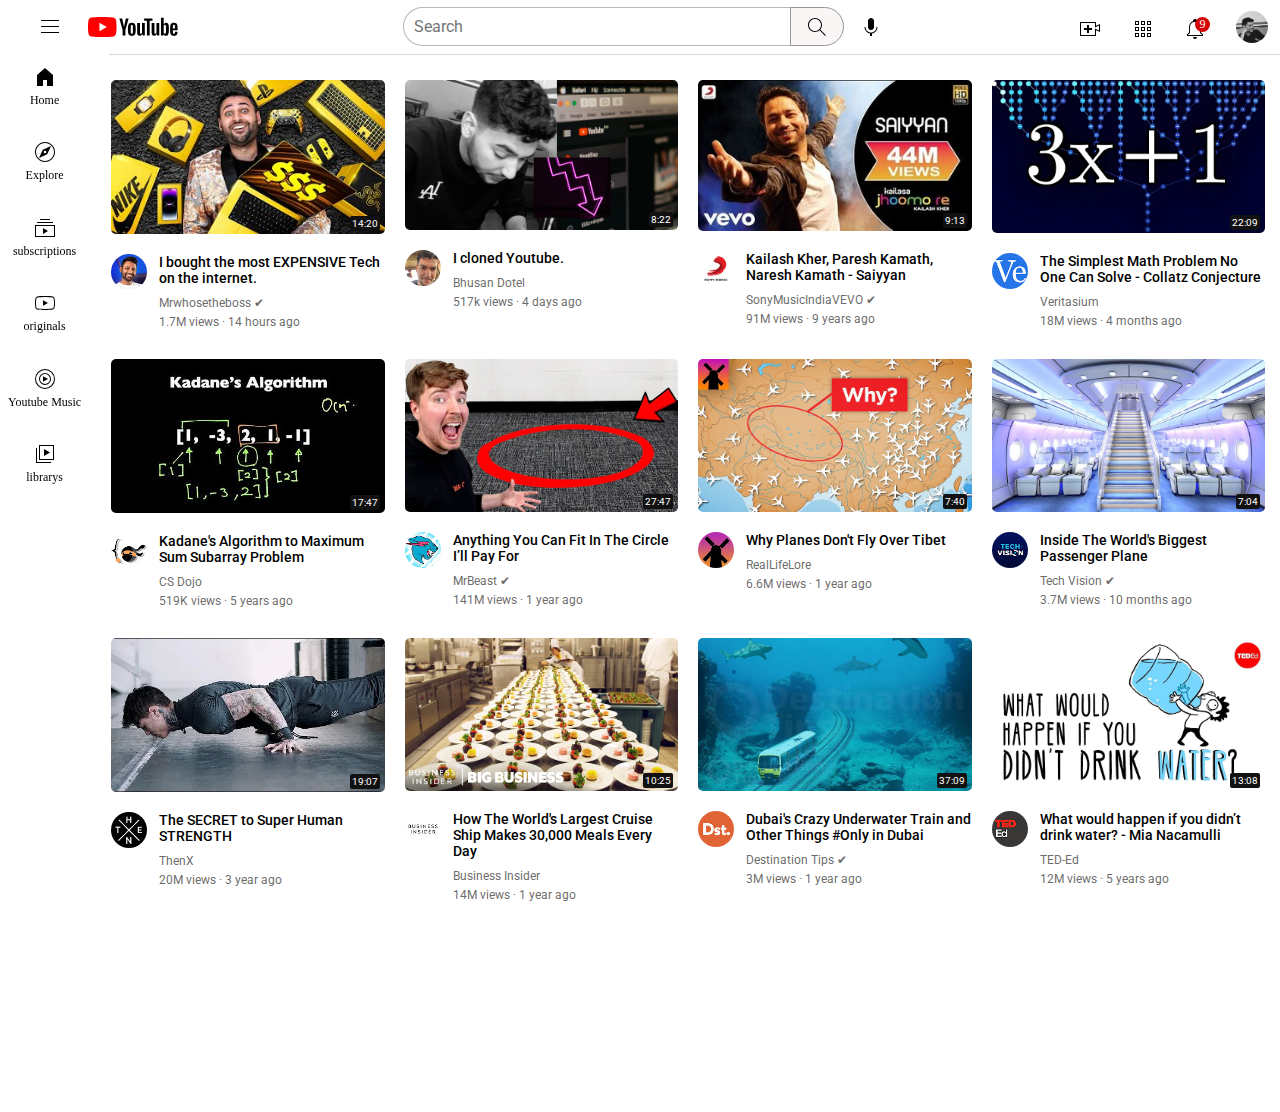
==== index.html @ 176db1b2 "renamed from youtube to index" ====
<!DOCTYPE html>
<html lang="en">
<head>
    <meta charset="UTF-8">
    <meta http-equiv="X-UA-Compatible" content="IE=edge">
    <meta name="viewport" content="width=device-width, initial-scale=1.0">
    <title>Youtube</title>
    <link rel="preconnect" href="https://fonts.googleapis.com">
    <link rel="preconnect" href="https://fonts.gstatic.com" crossorigin>
    <link href="https://fonts.googleapis.com/css2?family=Roboto:wght@400;500;700&display=swap" rel="stylesheet">
    <link rel="stylesheet" href="stylesheet/video_view.css">
    <link rel="stylesheet" href="stylesheet/navbar.css">
    <link rel="stylesheet" href="stylesheet/sidebar.css">
    <style>
        .main_body{
            display: grid;
            grid-template-columns: 78px 1fr;
        }
    </style>
</head>
<body>
    <div class="navbar">
        <div class="left_section">
            <img class="menu" src="icons/hamburger-menu.svg">
            <img class="ytlogo" src="icons/youtube-logo.svg" >
        </div>
        <div class="middle_section">
            <div class="search_box_div">
                <input class="search_box" type="text" placeholder="Search">
            </div>
            <div class="search_logo_div">
                <img class="search_logo" src="icons/search.svg">
            </div>
            <img class="voice_search_logo" src="icons/voice-search-icon.svg">        
        </div>
        <div class="right_section">
            <img class="upload" src="icons/upload.svg">
            <img class="yt_apps" src="icons/youtube-apps.svg">
            <img class="notifications" src="icons/notifications.svg">
            <div class="notification_counter">9</div>
            <img onclick="profile()" class="my_profile" src="icons/my_profile.jpeg">
            <div class="tultiptext">@Bhusan_Dotel</div>
        </div>
    </div>

    <div class="main_body">
        <div class="sidebar">

            <div class="icon_and_label">
                <img class="icon" src="icons/home.svg">
                <div class="icon_label">Home</div>
            </div>
            <div class="icon_and_label">
                <img class="icon" src="icons/explore.svg">
                <div class="icon_label">Explore</div>
            </div>
            <div class="icon_and_label">
                <img class="icon" src="icons/subscriptions.svg">
                <div class="icon_label">subscriptions</div>               
            </div>
            <div class="icon_and_label">
                <img class="icon" src="icons/originals.svg">
                <div class="icon_label">originals</div>  
            </div>
            <div class="icon_and_label">
                <img class="icon" src="icons/youtube-music.svg">
                <div class="icon_label">Youtube Music</div>
            </div>
            <div class="icon_and_label">
                <img class="icon" src="icons/library.svg">
                <div class="icon_label">librarys</div>
            </div>

        </div>

        <div class="video_view">

            <div class="container">
                <div class="thumbnail">
                    <img class="thumbnail" src="thumbnails/thumbnail-1.jpg">
                    <div class="video_length">14:20</div>
                </div>
                <div class="video_detail">
                    <div class="author_img">
                        <img class="author_img" src="authors/author-1.jpg" >
                    </div>
                    <div class="video_info">
                        <p class="video_title">I bought the most EXPENSIVE Tech on the internet.</p>
                        <p class="author_name">Mrwhosetheboss ✔</p>
                        <p class="video_stats">1.7M views · 14 hours ago</p>
                    </div>
                </div>
            </div>
    
            <div class="container">
                <div class="thumbnail">
                    <img class="thumbnail" src="thumbnails/thumbnail-2.png">
                    <div class="video_length">8:22</div>
                </div>
                <div class="video_detail">
                    <div class="author_img">
                        <img class="author_img" src="authors/author-2.jpeg" >
                    </div>
                    <div class="video_info">
                        <p class="video_title">I cloned Youtube.</p>
                        <p class="author_name">Bhusan Dotel</p>
                        <p class="video_stats">517k views · 4 days ago</p>
                    </div>
                </div>
            </div>
    
            <div class="container">
                <div class="thumbnail">
                    <img class="thumbnail" src="thumbnails/thumbnail-3.jpg">
                    <div class="video_length">9:13</div>
                </div>
                <div class="video_detail">
                    <div class="author_img">
                        <img class="author_img" src="authors/author-3.jpg" >
                    </div>
                    <div class="video_info">
                        <p class="video_title">Kailash Kher, Paresh Kamath, Naresh Kamath - Saiyyan</p>
                        <p class="author_name">SonyMusicIndiaVEVO ✔</p>
                        <p class="video_stats">91M views · 9 years ago</p>
                    </div>
                </div>
            </div>
    
            <div class="container">
                <div class="thumbnail">
                    <img class="thumbnail" src="thumbnails/thumbnail-4.webp">
                    <div class="video_length">22:09</div>
                </div>
                <div class="video_detail">
                    <div class="author_img">
                        <img class="author_img" src="authors/author-4.jpeg" >
                    </div>
                    <div class="video_info">
                        <p class="video_title">The Simplest Math Problem No One Can Solve - Collatz Conjecture</p>
                        <p class="author_name">Veritasium</p>
                        <p class="video_stats">18M views · 4 months ago</p>
                    </div>
                </div>
            </div>
    
            <div class="container">
                <div class="thumbnail">
                    <img class="thumbnail" src="thumbnails/thumbnail-5.webp">
                    <div class="video_length">17:47</div>
                </div>
                <div class="video_detail">
                    <div class="author_img">
                        <img class="author_img" src="authors/author-5.jpeg" >
                    </div>
                    <div class="video_info">
                        <p class="video_title">Kadane's Algorithm to Maximum Sum Subarray Problem</p>
                        <p class="author_name">CS Dojo</p>
                        <p class="video_stats">519K views · 5 years ago</p>
                    </div>
                </div>
            </div>
    
            <div class="container">
                <div class="thumbnail">
                    <img class="thumbnail" src="thumbnails/thumbnail-6.webp">
                    <div class="video_length">27:47</div>
                </div>
                <div class="video_detail">
                    <div class="author_img">
                        <img class="author_img" src="authors/author-6.jpeg" >
                    </div>
                    <div class="video_info">
                        <p class="video_title">Anything You Can Fit In The Circle I’ll Pay For</p>
                        <p class="author_name">MrBeast ✔</p>
                        <p class="video_stats">141M views · 1 year ago</p>
                    </div>
                </div>
            </div>
    
            <div class="container">
                <div class="thumbnail">
                    <img class="thumbnail" src="thumbnails/thumbnail-7.webp">
                    <div class="video_length">7:40</div>
                </div>
                <div class="video_detail">
                    <div class="author_img">
                        <img class="author_img" src="authors/author-7.jpeg" >
                    </div>
                    <div class="video_info">
                        <p class="video_title">Why Planes Don't Fly Over Tibet</p>
                        <p class="author_name">RealLifeLore</p>
                        <p class="video_stats">6.6M views · 1 year ago</p>
                    </div>
                </div>
            </div>
    
            <div class="container">
                <div class="thumbnail">
                    <img class="thumbnail" src="thumbnails/thumbnail-8.webp">
                    <div class="video_length">7:04</div>
                </div>
                <div class="video_detail">
                    <div class="author_img">
                        <img class="author_img" src="authors/author-8.jpeg" >
                    </div>
                    <div class="video_info">
                        <p class="video_title">Inside The World's Biggest Passenger Plane</p>
                        <p class="author_name">Tech Vision ✔</p>
                        <p class="video_stats">3.7M views · 10 months ago</p>
                    </div>
                </div>
            </div>
    
            <div class="container">
                <div class="thumbnail">
                    <img class="thumbnail" src="thumbnails/thumbnail-9.webp">
                    <div class="video_length">19:07</div>
                </div>
                <div class="video_detail">
                    <div class="author_img">
                        <img class="author_img" src="authors/author-9.jpeg" >
                    </div>
                    <div class="video_info">
                        <p class="video_title">The SECRET to Super Human STRENGTH</p>
                        <p class="author_name">ThenX</p>
                        <p class="video_stats">20M views · 3 year ago</p>
                    </div>
                </div>
            </div>
    
            <div class="container">
                <div class="thumbnail">
                    <img class="thumbnail" src="thumbnails/thumbnail-10.webp">
                    <div class="video_length">10:25</div>
                </div>
                <div class="video_detail">
                    <div class="author_img">
                        <img class="author_img" src="authors/author-10.jpeg" >
                    </div>
                    <div class="video_info">
                        <p class="video_title">How The World's Largest Cruise Ship Makes 30,000 Meals Every Day</p>
                        <p class="author_name">Business Insider</p>
                        <p class="video_stats">14M views · 1 year ago</p>
                    </div>
                </div>
            </div>
    
            <div class="container">
                <div class="thumbnail">
                    <img class="thumbnail" src="thumbnails/thumbnail-11.webp">
                    <div class="video_length">37:09</div>
                </div>
                <div class="video_detail">
                    <div class="author_img">
                        <img class="author_img" src="authors/author-11.jpeg" >
                    </div>
                    <div class="video_info">
                        <p class="video_title">Dubai's Crazy Underwater Train and Other Things #Only in Dubai</p>
                        <p class="author_name">Destination Tips ✔</p>
                        <p class="video_stats">3M views · 1 year ago</p>
                    </div>
                </div>
            </div>
    
            <div class="container">
                <div class="thumbnail">
                    <img class="thumbnail" src="thumbnails/thumbnail-12.webp">
                    <div class="video_length">13:08</div>
                </div>
                <div class="video_detail">
                    <div class="author_img">
                        <img class="author_img" src="authors/author-12.jpeg" >
                    </div>
                    <div class="video_info">
                        <p class="video_title">What would happen if you didn’t drink water? - Mia Nacamulli</p>
                        <p class="author_name">TED-Ed</p>
                        <p class="video_stats">12M views · 5 years ago</p>
                    </div>
                </div>
            </div>
    
        </div>
    </div>

    <script>
        function profile(){
            window.open("https://www.facebook.com/profile.php?id=100009028581010", "_blank");
        }
    </script>
</body>
</html>
---- stylesheet/video_view.css ----
.video_view{
    display: grid;
    grid-template-columns: 1fr 1fr 1fr 1fr;
    column-gap:20px;
    row-gap: 20px;
    padding-top: 15px;
    padding-left: 25px;
    padding-right: 15px;
    margin-top: 57px;
    margin-left: 78px;
    position: absolute;
    padding-bottom: 200px;
}
.thumbnail{
    width: 100%;
    border-radius: 5px;
    position: relative;
}
.video_length{
    background-color: rgb(17, 17, 17);
    display: inline-block;
    color: white;
    font-size: 10px;
    font-family: 'Roboto', sans-serif;
    padding: 2px;
    border-radius: 2px;
    position:absolute;
    bottom: 7px;
    right: 5px;
}
.container{
    display: inline-block;
    width: 100%;
}
.video_detail{
    margin-top: 16px;
    display: grid;
    grid-template-columns: 48px 1fr;
}
.author_img{
    width: 36px;
    border-radius: 100px;
}
.video_title,.author_name,.video_stats{
  margin-top: 0px;
  margin-bottom: 10px;
}
p{
    font-family: 'Roboto', sans-serif;
}
.video_title{
    font-size: 14px;
    font-weight: 500;
}
.author_name,.video_stats{
    font-size: 12px; 
    font-weight: 400;
    color: rgba(90, 89, 89, 0.9);
}
.author_name{
    margin-bottom: 5px;
}

@media screen and (max-width: 1036px) {
    .video_view {
        grid-template-columns: 1fr 1fr 1fr;
        margin-left: 78px;
        margin-right: 15px;
    }
}

@media screen and (max-width: 768px) {
    .video_view {
        grid-template-columns: 1fr 1fr;
        margin-left: 78px;
        margin-right: 15px;
    }
    .video_title{
        font-size: 12px;       
    }
}

@media screen and (max-width: 480px) {
    .video_view {
        grid-template-columns: 1fr;
        margin-left: 78px;
        margin-right: 10px;
    }

    .container{
        max-height: 300px;
    }
    
    .video_length {
        font-size: 8px;
    }
    
    .author_img {
        width: 24px;
    }
    
    .video_title {
        font-size: 10px;
    }
    
    .author_name,
    .video_stats {
        font-size: 10px;
    }
}
---- stylesheet/navbar.css ----
.navbar{
    margin-top: -10px;
    background-color: rgb(255, 255, 255);
    display: flex;
    flex-direction: row;
    justify-content: space-between;
    height: 57px;
    align-items: center;
    position: relative;
    position: fixed;
    width: 100%;
    z-index: 1;
}
.navbar::after{
    content: '';
    position: absolute;
    bottom: 0;
    left: 95px;
    width: calc(100% - 100px);
    border-bottom: 1px solid rgb(216, 216, 216);
}
.left_section{
    width: 170px;
    display: flex;
    flex-direction: row;
    justify-content: space-between;
    align-items: center;
}
.menu{
    height: 24px;
    width: 24px;
    padding-left: 30px;
}
.ytlogo{
    width: 90px;
    height: 20px;
}
.middle_section{
    flex: 1;
    max-width: 480px;
    display: flex;
    flex-direction: row;
    align-items: center;
}
.search_box_div{
    width: 100%;
}
.search_box{
    height: 35px;
    width: 100%;
    font-size: 16px;
    font-family: 'Roboto', sans-serif;
    padding-left: 10px;
    outline: none;
    border: 1px solid rgba(150, 150, 150, 0.678);
    border-top-left-radius: 20px;
    border-bottom-left-radius: 20px;
    
}
.search_logo_div{
    border: 1px solid rgb(150, 150, 150);
    border-top-right-radius: 20px;
    border-bottom-right-radius: 20px;
    width: 64px;
    height: 30px;
    padding-top: 7px;
    display: flex;
    justify-content: center;
    background-color: rgb(250, 246, 246);
}
.search_logo{
    height: 24px;
    width: 24px;
}
.voice_search_logo{
    width: 24px;
    height: 24px;
    margin-left: 15px;
}
.right_section{
    width: 190px;
    display: flex;
    flex-direction: row;
    justify-content: space-between;
    align-items: center;
    padding-right: 20px;
}
.upload,.yt_apps,.notifications{
    width: 24px;
    height: 24px;
    padding-top: 5px;
}
.notifications{
    position: relative;
}

.notification_counter{
    position: absolute;
    background-color: rgb(211, 4, 4);
    width: 15px;
    display: flex;
    justify-content: center;
    align-items: center;
    color: white;
    font-size: 12px;
    border-radius: 100px;
    top: 19px;
    right: 78px;

}
.my_profile{
    height: 32px;
    width: 32px;
    object-fit: cover;
    border-radius: 50px;
    position: relative;
}
.tultiptext{
    visibility: hidden;
    position: absolute;
    background-color: rgb(82, 78, 78);
    height: 18px;
    width: 75px;
    display: flex;
    align-items: center;
    justify-content: center;
    border-radius: 5px;
    color: white;
    top: 50px;
    font-size: 10px;
    right: 9px;
    z-index: 1;
}
.my_profile:hover{
    cursor: pointer;
}
.my_profile:hover~.tultiptext{
    visibility: visible;
}

@media screen and (min-width:0px) and (max-width:344px) {
    .notification_counter{
        visibility: hidden;
    }
    .search_box{
        height: 25px;
        font-size: 10px;
    }
    .search_logo{
        height: 18px;
        width: 18px;
    }
    .search_logo_div{
        height: 22px;
        padding-top: 5px;
    }
    .left_section{
        width: 40px;
        margin-right: 30px;
    }
    .menu{
        padding-left: 30px;
    }
    .ytlogo{
        visibility: hidden;
    }
    .voice_search_logo{
        margin-left: 0px;
        height: 18px;
        width: 18px;
    }
    .middle_section{
        margin-right: 30px;
    }

    .right_section{
        width: 130px;
    }
    .upload{
        height: 18px;
        width: 18px;
    }
    .yt_apps{
        height: 18px;
        width: 18px;
    }
    .notifications{
        height: 18px;
        width: 18px;
        position: relative;
    }
    .notification_counter{
        right: 35px;
        font-size: 10px;
        width: 12px;
        top: 18px;
        position: absolute;
    }
    .my_profile{
        height: 28px;
        width: 28px;

    }
}


@media screen and (min-width:288px) and (max-width:345px) {

    .search_box{
        height: 25px;
        font-size: 10px;
    }
    .search_logo{
        height: 18px;
        width: 18px;
    }
    .search_logo_div{
        height: 22px;
        padding-top: 5px;
    }
    .left_section{
        width: 40px;
        margin-right: 30px;
    }
    .menu{
        padding-left: 30px;
    }
    .ytlogo{
        visibility: hidden;
    }
    .voice_search_logo{
        margin-left: 0px;
        height: 18px;
        width: 18px;
    }
    .middle_section{
        margin-right: 30px;
    }

    .right_section{
        width: 130px;
    }
    .upload{
        height: 18px;
        width: 18px;
    }
    .yt_apps{
        height: 18px;
        width: 18px;
    }
    .notifications{
        height: 18px;
        width: 18px;
        position: relative;
    }
    .notification_counter{
        right: 60px;
        font-size: 10px;
        width: 12px;
        top: 18px;
        position: absolute;
    }
    .my_profile{
        height: 28px;
        width: 28px;

    }
       
}

@media screen and (min-width:345px) and (max-width:500px) {

    .search_box{
        height: 25px;
        font-size: 10px;
    }
    .search_logo{
        height: 18px;
        width: 18px;
    }
    .search_logo_div{
        height: 22px;
        padding-top: 5px;
    }
    .left_section{
        width: 40px;
        margin-right: 30px;
    }
    .menu{
        padding-left: 30px;
    }
    .ytlogo{
        visibility: hidden;
    }
    .voice_search_logo{
        margin-left: 0px;
        height: 18px;
        width: 18px;
    }
    .middle_section{
        margin-right: 30px;
    }

    .right_section{
        width: 130px;
    }
    .upload{
        height: 18px;
        width: 18px;
    }
    .yt_apps{
        height: 18px;
        width: 18px;
    }
    .notifications{
        height: 18px;
        width: 18px;
        position: relative;
    }
    .notification_counter{
        right: 58px;
        font-size: 10px;
        width: 12px;
        top: 18px;
        position: absolute;
    }
    .my_profile{
        height: 28px;
        width: 28px;

    }
       
}

@media screen and (min-width : 500px ) {

    .search_box{
        height: 25px;
    }
    .search_logo{
        height: 18px;
        width: 18px;
    }
    .search_logo_div{
        height: 22px;
        padding-top: 5px;
    }
    .left_section{
        width: 140px;
        margin-right: 30px;
    }
    .menu{
        padding-left: 20px;
    }
    .voice_search_logo{
        margin-left: 0px;
    }
    .middle_section{
        margin-right: 30px;
    }

    .right_section{
        width: 130px;
    }
    .notification_counter{
        right: 58px;
    }
    
}
@media screen and (min-width : 510px ) {

    .middle_section{
        margin-left: 40px;
        margin-right: 40px;
    }
    .left_section{
        width: 150px;
    }
    .menu{
        padding-left: 20px;
    }
    .search_box{
        height: 30px;
    }
    .search_logo{
        height: 18px;
        width: 18px;
        display: flex;
        justify-content: center;
        align-items: center;
    }
    .search_logo_div{
        height: 27px;
    }
    .voice_search_logo{
        margin-left: 0px;
    }
    .right_section{
        width: 140px;
    }
    .notification_counter{
        right: 63px;
    }

  }

@media screen and (min-width : 1000px ) {
    .navbar{
        margin-top: -10px;
        background-color: rgb(255, 255, 255);
        display: flex;
        flex-direction: row;
        justify-content: space-between;
        height: 57px;
        align-items: center;
        position: relative;
        position: fixed;
        width: 100%;
        z-index: 1;
    }
    .navbar::after{
        content: '';
        position: absolute;
        bottom: 0;
        left: 101px;
        width: calc(100% - 100px);
        border-bottom: 1px solid rgb(216, 216, 216);
    }
    .left_section{
        width: 170px;
        display: flex;
        flex-direction: row;
        justify-content: space-between;
        align-items: center;
    }
    .menu{
        height: 24px;
        width: 24px;
        padding-left: 30px;
    }
    .ytlogo{
        width: 90px;
        height: 20px;
    }
    .middle_section{
        flex: 1;
        max-width: 480px;
        display: flex;
        flex-direction: row;
        align-items: center;
    }
    .search_box_div{
        width: 100%;
    }
    .search_box{
        height: 35px;
        width: 100%;
        font-size: 16px;
        font-family: 'Roboto', sans-serif;
        padding-left: 10px;
        outline: none;
        border: 1px solid rgba(150, 150, 150, 0.678);
        border-top-left-radius: 20px;
        border-bottom-left-radius: 20px;
        
    }
    .search_logo_div{
        border: 1px solid rgb(150, 150, 150);
        border-top-right-radius: 20px;
        border-bottom-right-radius: 20px;
        width: 64px;
        height: 30px;
        padding-top: 7px;
        display: flex;
        justify-content: center;
        background-color: rgb(250, 246, 246);
    }
    .search_logo{
        height: 24px;
        width: 24px;
    }
    .voice_search_logo{
        width: 24px;
        height: 24px;
        margin-left: 15px;
    }
    .right_section{
        width: 190px;
        display: flex;
        flex-direction: row;
        justify-content: space-between;
        align-items: center;
        padding-right: 20px;
    }
    .upload,.yt_apps,.notifications{
        width: 24px;
        height: 24px;
        padding-top: 5px;
    }
    .notifications{
        position: relative;
    }
    
    .notification_counter{
        position: absolute;
        background-color: rgb(211, 4, 4);
        width: 15px;
        display: flex;
        justify-content: center;
        align-items: center;
        color: white;
        font-size: 12px;
        border-radius: 100px;
        top: 19px;
        right: 78px;
    
    }
    .my_profile{
        height: 32px;
        width: 32px;
        object-fit: cover;
        border-radius: 50px;
    } 
}
---- stylesheet/sidebar.css ----
.sidebar{
    margin-top: 57px;
    height: 430px;
    display: flex;
    flex-direction: column;
    align-items: center;
    justify-content: space-between;
    position: fixed;
    margin-top: 47px;

}
.icon_and_label{
    display: flex;
    flex-direction: column;
    align-items: center;
    
}
.icon{
    margin-top: 10px;
    height: 24px;
    width: 24px;
}
.icon_label{
    font-size: 12px;
    margin-top: 4px;
}

@media screen and (min-width: 300px) and (max-width:350px) {
    .sidebar{
       height: 350px;
    }
    .icon{
        margin-top: 10px;
        height: 18px;
        width: 18px;
    }
    .icon_label{
        font-size: 10px;
        margin-top: 4px;
        font-weight: 800;
    }
}
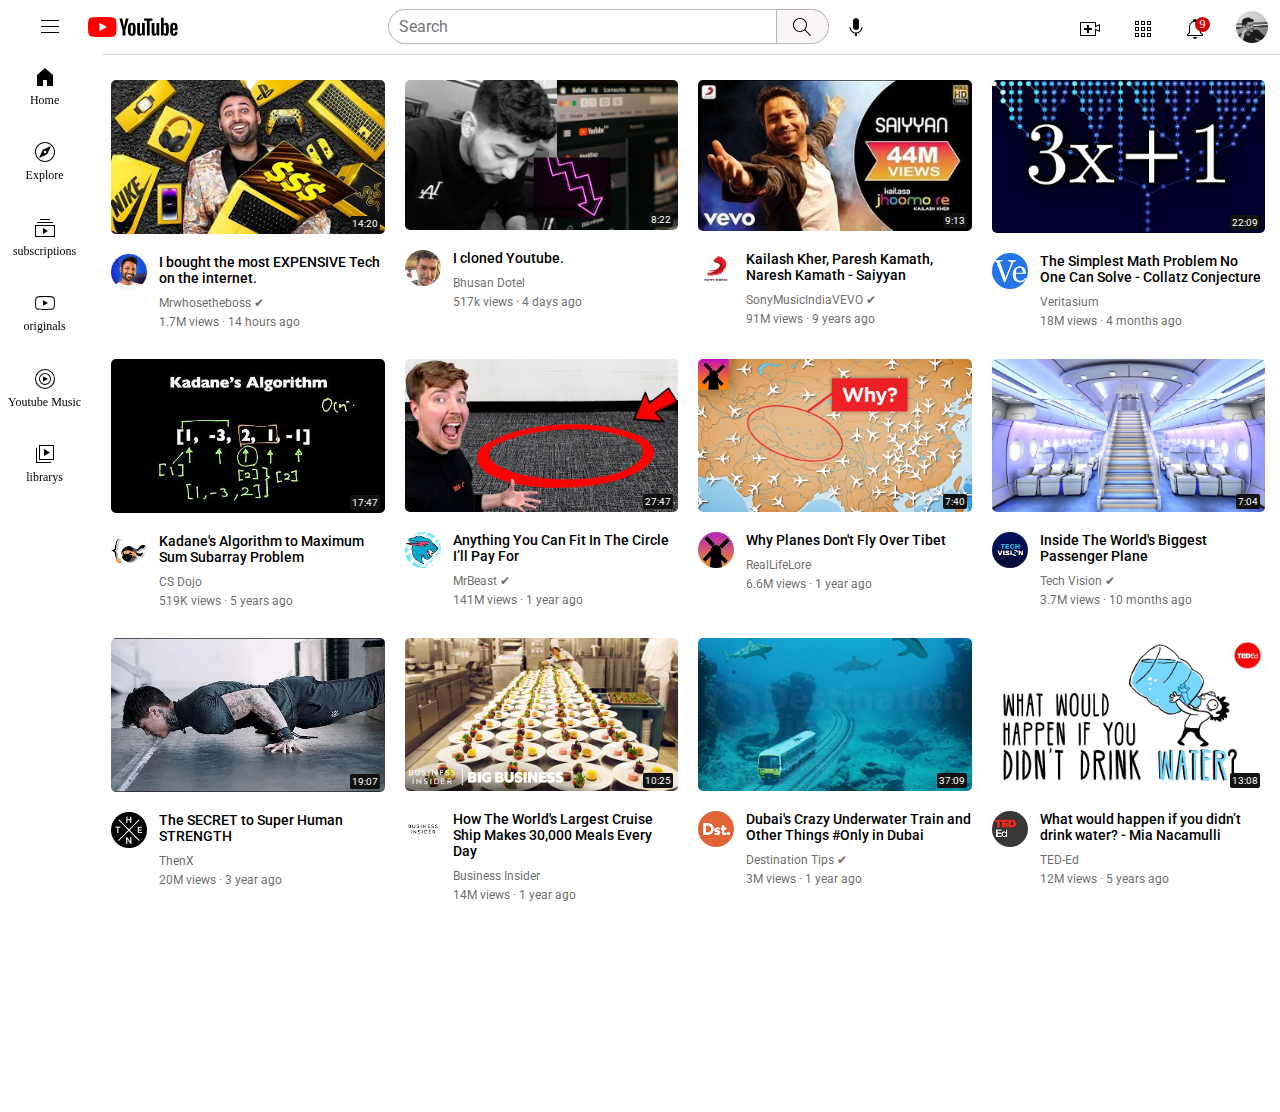
==== commit 3b820740: "Added mobile responsive with sidebar" ====
--- a/index.html
+++ b/index.html
@@ -16,6 +16,20 @@
             display: grid;
             grid-template-columns: 78px 1fr;
         }
+
+        @media screen and (max-width:450px){
+            body{
+                background-color: bisque;
+            }
+            .main_body{
+                display: flex;
+                flex-direction: column;
+            }
+            .video_view{
+                flex: 1;
+                margin-left: 0;
+            }
+        } 
     </style>
 </head>
 <body>
--- a/stylesheet/navbar.css
+++ b/stylesheet/navbar.css
@@ -41,12 +41,17 @@
     display: flex;
     flex-direction: row;
     align-items: center;
-}
-.search_box_div{
+    height: 35px;
+}
+.search_box_div {
     width: 100%;
-}
-.search_box{
-    height: 35px;
+    height: 100%;
+        }
+.search_box {
+    height: 100%;
+    outline: none;
+    box-sizing: border-box;
+    height: 100%;
     width: 100%;
     font-size: 16px;
     font-family: 'Roboto', sans-serif;
@@ -55,19 +60,23 @@
     border: 1px solid rgba(150, 150, 150, 0.678);
     border-top-left-radius: 20px;
     border-bottom-left-radius: 20px;
-    
-}
-.search_logo_div{
-    border: 1px solid rgb(150, 150, 150);
+        }
+.search_logo_div {
+    background-color: lightgrey;
+    height: 100%;
+    border-top: 1px solid rgba(150, 150, 150, 0.678);
+    border-bottom: 1px solid rgba(150, 150, 150, 0.678);
+    border-right:1px solid rgba(150, 150, 150, 0.678);;
     border-top-right-radius: 20px;
     border-bottom-right-radius: 20px;
     width: 64px;
-    height: 30px;
-    padding-top: 7px;
+    height: 100%;
     display: flex;
     justify-content: center;
+    align-items: center;
     background-color: rgb(250, 246, 246);
-}
+    box-sizing: border-box;
+        }
 .search_logo{
     height: 24px;
     width: 24px;
@@ -139,11 +148,16 @@
 }
 
 @media screen and (min-width:0px) and (max-width:344px) {
+
     .notification_counter{
         visibility: hidden;
     }
+    .middle_section{
+        height: 25px;
+    }
     .search_box{
-        height: 25px;
+        height: 100%;
+        box-sizing: border-box;
         font-size: 10px;
     }
     .search_logo{
@@ -151,8 +165,11 @@
         width: 18px;
     }
     .search_logo_div{
-        height: 22px;
-        padding-top: 5px;
+        height: 100%;
+        display: flex;
+        justify-content: center;
+        align-items: center;
+        box-sizing: border-box;
     }
     .left_section{
         width: 40px;
@@ -206,17 +223,25 @@
 
 @media screen and (min-width:288px) and (max-width:345px) {
 
+    .middle_section{
+        height: 25px;
+    }
+
     .search_box{
-        height: 25px;
-        font-size: 10px;
+        height: 100%;
+        font-size: 10px;
+        box-sizing: border-box;
     }
     .search_logo{
-        height: 18px;
+        height: 100%;
         width: 18px;
     }
     .search_logo_div{
-        height: 22px;
-        padding-top: 5px;
+        height: 100%;
+        display: flex;
+        justify-content: center;
+        align-items: center;
+        box-sizing: border-box;
     }
     .left_section{
         width: 40px;
@@ -270,17 +295,26 @@
 
 @media screen and (min-width:345px) and (max-width:500px) {
 
+
+    .middle_section{
+        height: 25px;
+    }
+
     .search_box{
-        height: 25px;
-        font-size: 10px;
+        height: 100%;
+        font-size: 10px;
+        box-sizing: border-box;
     }
     .search_logo{
         height: 18px;
         width: 18px;
     }
     .search_logo_div{
-        height: 22px;
-        padding-top: 5px;
+        height: 100%;
+        display: flex;
+        justify-content: center;
+        align-items: center;
+        box-sizing: border-box;
     }
     .left_section{
         width: 40px;
@@ -334,16 +368,24 @@
 
 @media screen and (min-width : 500px ) {
 
+    .middle_section{
+        height: 30px;
+    }
+
     .search_box{
-        height: 25px;
+        height: 100%;
+        box-sizing: border-box;
     }
     .search_logo{
         height: 18px;
         width: 18px;
     }
     .search_logo_div{
-        height: 22px;
-        padding-top: 5px;
+        height: 100%;
+        display: flex;
+        justify-content: center;
+        align-items: center;
+        box-sizing: border-box;
     }
     .left_section{
         width: 140px;
@@ -367,43 +409,6 @@
     }
     
 }
-@media screen and (min-width : 510px ) {
-
-    .middle_section{
-        margin-left: 40px;
-        margin-right: 40px;
-    }
-    .left_section{
-        width: 150px;
-    }
-    .menu{
-        padding-left: 20px;
-    }
-    .search_box{
-        height: 30px;
-    }
-    .search_logo{
-        height: 18px;
-        width: 18px;
-        display: flex;
-        justify-content: center;
-        align-items: center;
-    }
-    .search_logo_div{
-        height: 27px;
-    }
-    .voice_search_logo{
-        margin-left: 0px;
-    }
-    .right_section{
-        width: 140px;
-    }
-    .notification_counter{
-        right: 63px;
-    }
-
-  }
-
 @media screen and (min-width : 1000px ) {
     .navbar{
         margin-top: -10px;
@@ -422,7 +427,7 @@
         content: '';
         position: absolute;
         bottom: 0;
-        left: 101px;
+        left: 95px;
         width: calc(100% - 100px);
         border-bottom: 1px solid rgb(216, 216, 216);
     }
@@ -448,12 +453,17 @@
         display: flex;
         flex-direction: row;
         align-items: center;
-    }
-    .search_box_div{
+        height: 35px;
+    }
+    .search_box_div {
         width: 100%;
-    }
-    .search_box{
-        height: 35px;
+        height: 100%;
+            }
+    .search_box {
+        height: 100%;
+        outline: none;
+        box-sizing: border-box;
+        height: 100%;
         width: 100%;
         font-size: 16px;
         font-family: 'Roboto', sans-serif;
@@ -462,19 +472,23 @@
         border: 1px solid rgba(150, 150, 150, 0.678);
         border-top-left-radius: 20px;
         border-bottom-left-radius: 20px;
-        
-    }
-    .search_logo_div{
-        border: 1px solid rgb(150, 150, 150);
+            }
+    .search_logo_div {
+        background-color: lightgrey;
+        height: 100%;
+        border-top: 1px solid rgba(150, 150, 150, 0.678);
+        border-bottom: 1px solid rgba(150, 150, 150, 0.678);
+        border-right:1px solid rgba(150, 150, 150, 0.678);;
         border-top-right-radius: 20px;
         border-bottom-right-radius: 20px;
         width: 64px;
-        height: 30px;
-        padding-top: 7px;
-        display: flex;
-        justify-content: center;
+        height: 100%;
+        display: flex;
+        justify-content: center;
+        align-items: center;
         background-color: rgb(250, 246, 246);
-    }
+        box-sizing: border-box;
+            }
     .search_logo{
         height: 24px;
         width: 24px;
@@ -520,5 +534,28 @@
         width: 32px;
         object-fit: cover;
         border-radius: 50px;
-    } 
+        position: relative;
+    }
+    .tultiptext{
+        visibility: hidden;
+        position: absolute;
+        background-color: rgb(82, 78, 78);
+        height: 18px;
+        width: 75px;
+        display: flex;
+        align-items: center;
+        justify-content: center;
+        border-radius: 5px;
+        color: white;
+        top: 50px;
+        font-size: 10px;
+        right: 9px;
+        z-index: 1;
+    }
+    .my_profile:hover{
+        cursor: pointer;
+    }
+    .my_profile:hover~.tultiptext{
+        visibility: visible;
+    }
 }--- a/stylesheet/sidebar.css
+++ b/stylesheet/sidebar.css
@@ -25,9 +25,19 @@
     margin-top: 4px;
 }
 
-@media screen and (min-width: 300px) and (max-width:350px) {
+@media  screen and (max-width:450px) {
     .sidebar{
-       height: 350px;
+        background-color: white;
+        height: 50px;
+        display: flex;
+        flex-direction: row;
+        align-items: center;
+        justify-content: space-around;
+        position: fixed;
+        z-index: 1;
+        width: 100%;
+        bottom: 0;
+        left: 0;
     }
     .icon{
         margin-top: 10px;
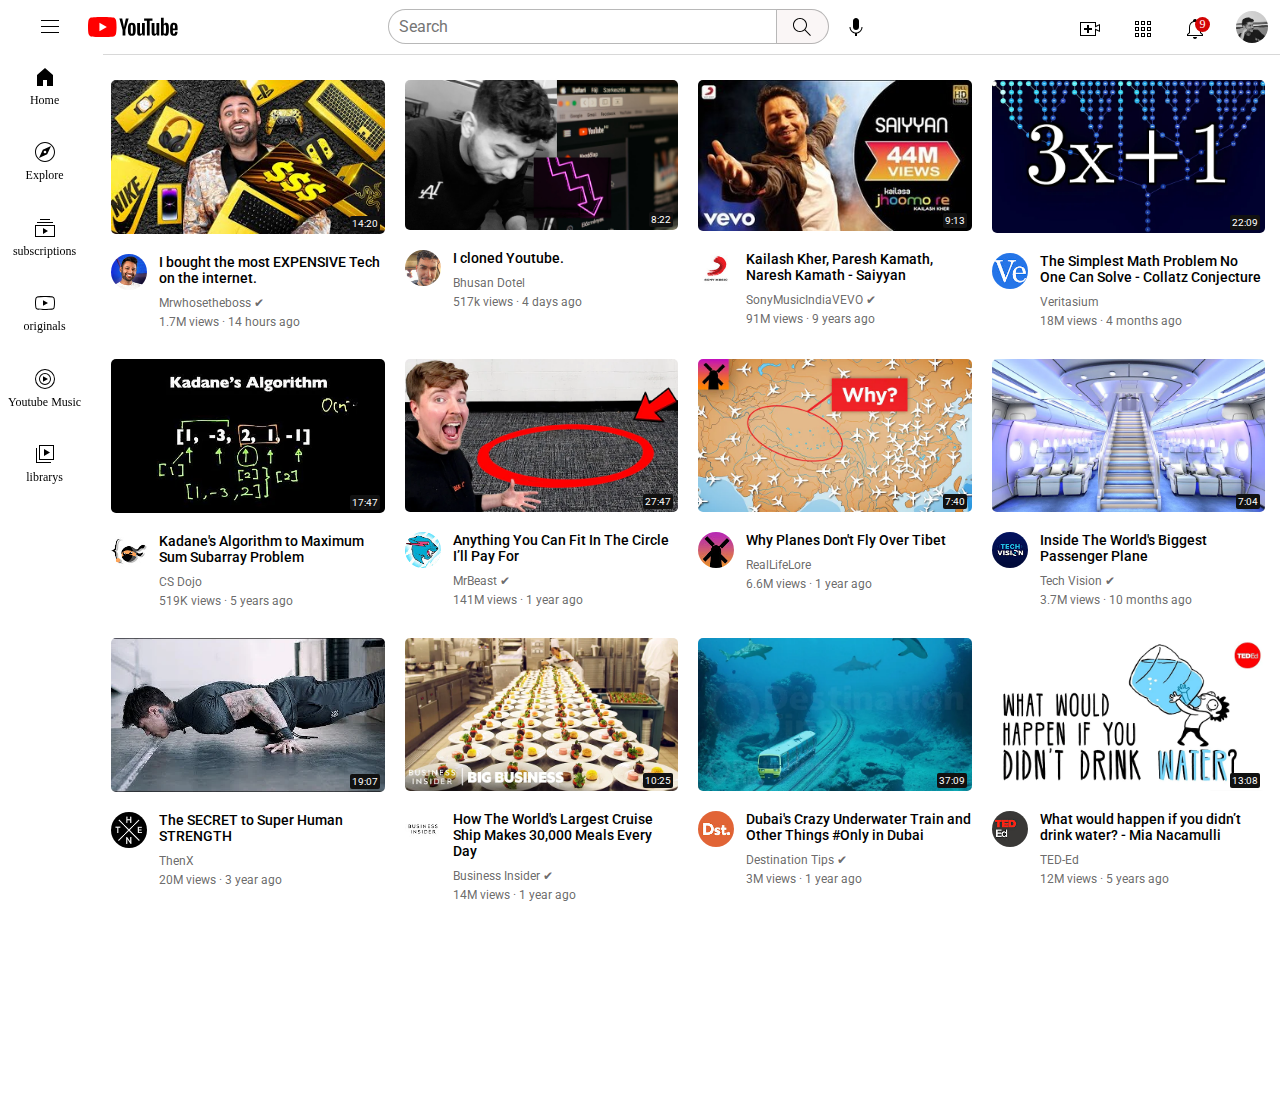
==== commit 76681dc5: "Added verified tick in channel name" ====
--- a/index.html
+++ b/index.html
@@ -18,9 +18,6 @@
         }
 
         @media screen and (max-width:450px){
-            body{
-                background-color: bisque;
-            }
             .main_body{
                 display: flex;
                 flex-direction: column;
@@ -253,7 +250,7 @@
                     </div>
                     <div class="video_info">
                         <p class="video_title">How The World's Largest Cruise Ship Makes 30,000 Meals Every Day</p>
-                        <p class="author_name">Business Insider</p>
+                        <p class="author_name">Business Insider ✔</p>
                         <p class="video_stats">14M views · 1 year ago</p>
                     </div>
                 </div>
